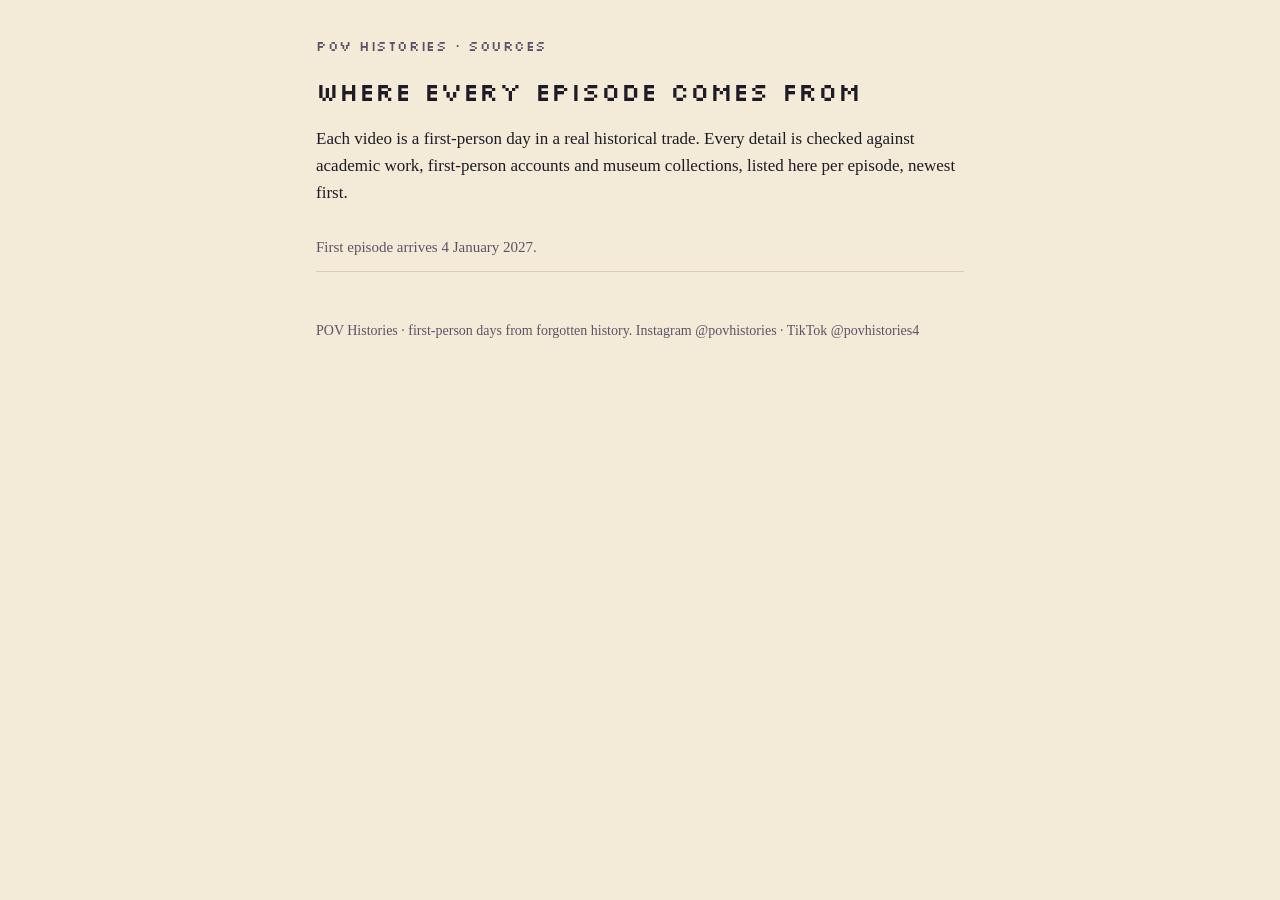
==== index.html @ 430decba "Add POV Histories sources site Static GitHub Pages site: one page per episode listing its sources (f" ====
<!doctype html>
<html lang="en"><head><meta charset="utf-8"><meta name="viewport" content="width=device-width,initial-scale=1">
<title>Sources · POV Histories</title><link rel="preconnect" href="https://fonts.googleapis.com"><link href="https://fonts.googleapis.com/css2?family=Silkscreen&display=swap" rel="stylesheet"><link rel="stylesheet" href="style.css"></head>
<body><main><span class="brand">POV HISTORIES · SOURCES</span>
<h1>Where every episode comes from</h1>
<p>Each video is a first-person day in a real historical trade. Every detail is checked against academic work, first-person accounts and museum collections, listed here per episode, newest first.</p>
<ul class="episodes"><li class="note">First episode arrives 4 January 2027.</li></ul>
<footer>POV Histories · first-person days from forgotten history. Instagram @povhistories · TikTok @povhistories4</footer>
</main></body></html>
---- style.css ----
:root{--paper:#F3EAD7;--ink:#1E1B26;--quiet:#5B5466;--rule:#D9CCB0;--accent:#2F4A8A;--tag-a:#2F4A8A;--tag-p:#A4472F;--tag-m:#6B7A2E;}
@media (prefers-color-scheme:dark){:root{--paper:#1E1B26;--ink:#F3EAD7;--quiet:#B9AFA0;--rule:#3A3445;--accent:#9DB4F0;--tag-a:#9DB4F0;--tag-p:#F0A88F;--tag-m:#C4D38A;}}
*{box-sizing:border-box}
body{margin:0;background:var(--paper);color:var(--ink);font:17px/1.6 Georgia,"Times New Roman",serif}
main{max-width:680px;margin:0 auto;padding:32px 16px 64px}
.brand{font-family:"Silkscreen",monospace;font-size:14px;letter-spacing:.04em;color:var(--quiet);text-decoration:none}
h1{font-family:"Silkscreen",monospace;font-weight:400;font-size:26px;line-height:1.25;margin:16px 0 4px}
.meta{color:var(--quiet);margin:0 0 24px}
h2{font-family:"Silkscreen",monospace;font-weight:400;font-size:16px;margin:32px 0 8px;border-bottom:2px dotted var(--rule);padding-bottom:6px}
ol.sources{padding-left:20px}
ol.sources li{margin:0 0 14px}
.tag{display:inline-block;font:12px/1 "Silkscreen",monospace;padding:4px 6px;border:1.5px solid currentColor;border-radius:2px;margin-right:6px;vertical-align:2px}
.tag.academic{color:var(--tag-a)}.tag.first-person{color:var(--tag-p)}.tag.archive{color:var(--tag-m)}
a{color:var(--accent)}
.note{color:var(--quiet);font-size:15px}
ul.episodes{list-style:none;padding:0}
ul.episodes li{padding:12px 0;border-bottom:1px solid var(--rule)}
ul.episodes .code{font-family:"Silkscreen",monospace;font-size:13px;color:var(--quiet);margin-right:8px}
footer{margin-top:48px;color:var(--quiet);font-size:14px}
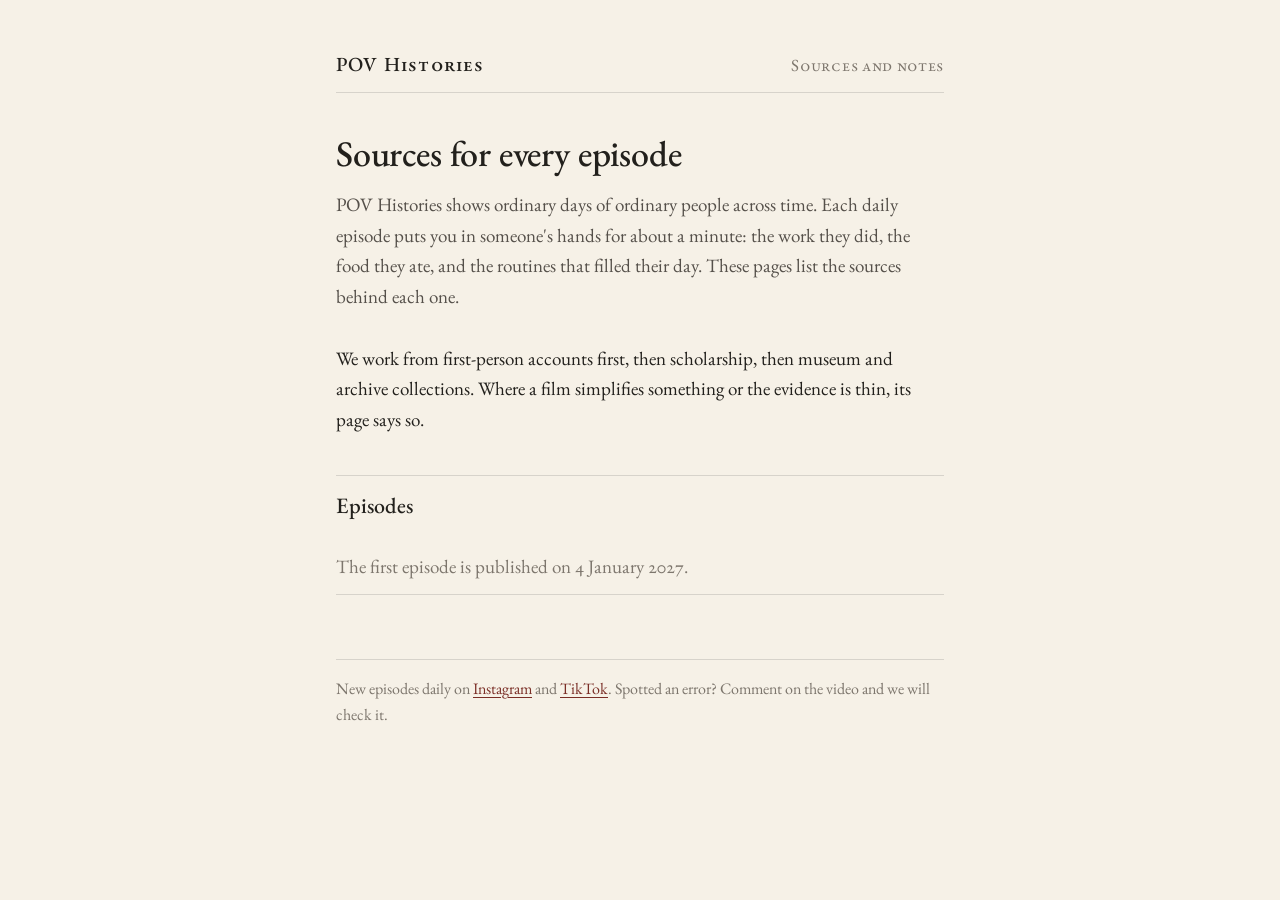
==== commit 4883fa97: "Restyle sources site as an academic page and widen the mission Channel copy now covers ordinary days" ====
--- a/index.html
+++ b/index.html
@@ -1,9 +1,12 @@
 <!doctype html>
 <html lang="en"><head><meta charset="utf-8"><meta name="viewport" content="width=device-width,initial-scale=1">
-<title>Sources · POV Histories</title><link rel="preconnect" href="https://fonts.googleapis.com"><link href="https://fonts.googleapis.com/css2?family=Silkscreen&display=swap" rel="stylesheet"><link rel="stylesheet" href="style.css"></head>
-<body><main><span class="brand">POV HISTORIES · SOURCES</span>
-<h1>Where every episode comes from</h1>
-<p>Each video is a first-person day in a real historical trade. Every detail is checked against academic work, first-person accounts and museum collections, listed here per episode, newest first.</p>
-<ul class="episodes"><li class="note">First episode arrives 4 January 2027.</li></ul>
-<footer>POV Histories · first-person days from forgotten history. Instagram @povhistories · TikTok @povhistories4</footer>
+<title>POV Histories · Sources and notes</title><meta name="description" content="POV Histories shows ordinary days of ordinary people across time. Each daily episode puts you in someone&#x27;s hands for about a minute: the work they did, the food they ate, and the routines that filled their day. These pages list the sources behind each one."><link rel="preconnect" href="https://fonts.googleapis.com"><link rel="preconnect" href="https://fonts.gstatic.com" crossorigin><link href="https://fonts.googleapis.com/css2?family=EB+Garamond:ital,wght@0,400;0,500;1,400&display=swap" rel="stylesheet"><link rel="stylesheet" href="style.css"></head>
+<body><main>
+<header class="masthead"><a class="wordmark" href="">POV Histories</a><span class="section">Sources and notes</span></header>
+<h1>Sources for every episode</h1>
+<p class="lede">POV Histories shows ordinary days of ordinary people across time. Each daily episode puts you in someone's hands for about a minute: the work they did, the food they ate, and the routines that filled their day. These pages list the sources behind each one.</p>
+<p>We work from first-person accounts first, then scholarship, then museum and archive collections. Where a film simplifies something or the evidence is thin, its page says so.</p>
+<h2>Episodes</h2>
+<p class="empty">The first episode is published on 4 January 2027.</p>
+<footer>New episodes daily on <a href="https://www.instagram.com/povhistories/">Instagram</a> and <a href="https://www.tiktok.com/@povhistories4">TikTok</a>. Spotted an error? Comment on the video and we will check it.</footer>
 </main></body></html>
--- a/style.css
+++ b/style.css
@@ -1,19 +1,37 @@
-:root{--paper:#F3EAD7;--ink:#1E1B26;--quiet:#5B5466;--rule:#D9CCB0;--accent:#2F4A8A;--tag-a:#2F4A8A;--tag-p:#A4472F;--tag-m:#6B7A2E;}
-@media (prefers-color-scheme:dark){:root{--paper:#1E1B26;--ink:#F3EAD7;--quiet:#B9AFA0;--rule:#3A3445;--accent:#9DB4F0;--tag-a:#9DB4F0;--tag-p:#F0A88F;--tag-m:#C4D38A;}}
+/* POV Histories sources. Direction: exact, unhurried, scholarly. World: a university press
+   monograph and an archive finding aid. Signature: the shelfmark line above each episode. */
+:root{
+  --paper:#F6F1E7;--paper-raised:#FBF8F1;--ink:#22201C;--ink-2:#55504A;--ink-3:#7D766D;
+  --rule:rgba(34,32,28,.14);--accent:#7A2E26;--accent-hover:#5C211B;
+  --measure:38rem;--ease:cubic-bezier(.2,.6,.2,1);
+}
+@media (prefers-color-scheme:dark){:root{
+  --paper:#1B1A17;--paper-raised:#22211D;--ink:#ECE6DA;--ink-2:#B8B0A3;--ink-3:#8E877C;
+  --rule:rgba(236,230,218,.14);--accent:#D9988C;--accent-hover:#ECB5AA;}}
 *{box-sizing:border-box}
-body{margin:0;background:var(--paper);color:var(--ink);font:17px/1.6 Georgia,"Times New Roman",serif}
-main{max-width:680px;margin:0 auto;padding:32px 16px 64px}
-.brand{font-family:"Silkscreen",monospace;font-size:14px;letter-spacing:.04em;color:var(--quiet);text-decoration:none}
-h1{font-family:"Silkscreen",monospace;font-weight:400;font-size:26px;line-height:1.25;margin:16px 0 4px}
-.meta{color:var(--quiet);margin:0 0 24px}
-h2{font-family:"Silkscreen",monospace;font-weight:400;font-size:16px;margin:32px 0 8px;border-bottom:2px dotted var(--rule);padding-bottom:6px}
-ol.sources{padding-left:20px}
-ol.sources li{margin:0 0 14px}
-.tag{display:inline-block;font:12px/1 "Silkscreen",monospace;padding:4px 6px;border:1.5px solid currentColor;border-radius:2px;margin-right:6px;vertical-align:2px}
-.tag.academic{color:var(--tag-a)}.tag.first-person{color:var(--tag-p)}.tag.archive{color:var(--tag-m)}
-a{color:var(--accent)}
-.note{color:var(--quiet);font-size:15px}
-ul.episodes{list-style:none;padding:0}
-ul.episodes li{padding:12px 0;border-bottom:1px solid var(--rule)}
-ul.episodes .code{font-family:"Silkscreen",monospace;font-size:13px;color:var(--quiet);margin-right:8px}
-footer{margin-top:48px;color:var(--quiet);font-size:14px}
+html{-webkit-text-size-adjust:100%}
+body{margin:0;background:var(--paper);color:var(--ink);
+  font:400 19px/1.6 "EB Garamond",Garamond,"Times New Roman",serif;font-feature-settings:"onum" 1,"kern" 1}
+main{max-width:calc(var(--measure) + 32px);margin:0 auto;padding:48px 16px 80px}
+a{color:var(--accent);text-decoration-thickness:1px;text-underline-offset:3px;transition:color .15s var(--ease)}
+a:hover{color:var(--accent-hover)}
+a:focus-visible{outline:2px solid var(--accent);outline-offset:2px;border-radius:2px}
+.masthead{display:flex;justify-content:space-between;align-items:baseline;gap:16px;
+  padding-bottom:12px;border-bottom:1px solid var(--rule);margin-bottom:40px}
+.wordmark{font-variant:small-caps;letter-spacing:.06em;font-size:20px;font-weight:500;color:var(--ink);text-decoration:none}
+.masthead .section{font-variant:small-caps;letter-spacing:.04em;color:var(--ink-3);font-size:17px}
+.shelfmark{font-variant:small-caps;letter-spacing:.05em;color:var(--ink-3);font-size:17px;margin:0 0 8px;font-variant-numeric:lining-nums tabular-nums}
+h1{font-weight:500;font-size:36px;line-height:1.15;margin:0 0 16px;letter-spacing:-.005em}
+.lede{color:var(--ink-2);margin:0 0 32px}
+h2{font-weight:500;font-size:22px;line-height:1.3;margin:40px 0 12px;padding-top:16px;border-top:1px solid var(--rule)}
+.bib{list-style:none;padding:0;margin:0}
+.bib li{padding-left:2em;text-indent:-2em;margin:0 0 12px}
+.bib .src{font-variant:small-caps;letter-spacing:.03em;font-size:17px;white-space:nowrap}
+.note{color:var(--ink-2)}
+.toc{list-style:none;padding:0;margin:0}
+.toc li{display:grid;grid-template-columns:5.5em 1fr;gap:4px 16px;padding:12px 0;border-bottom:1px solid var(--rule)}
+.toc .code{font-variant:small-caps;letter-spacing:.05em;color:var(--ink-3);font-variant-numeric:lining-nums tabular-nums}
+.toc .where{grid-column:2;color:var(--ink-3);font-size:17px}
+.empty{color:var(--ink-3);padding:12px 0;border-bottom:1px solid var(--rule)}
+footer{margin-top:64px;padding-top:16px;border-top:1px solid var(--rule);color:var(--ink-3);font-size:16px}
+@media (max-width:520px){body{font-size:18px}h1{font-size:30px}.toc li{grid-template-columns:1fr}.toc .where{grid-column:1}}
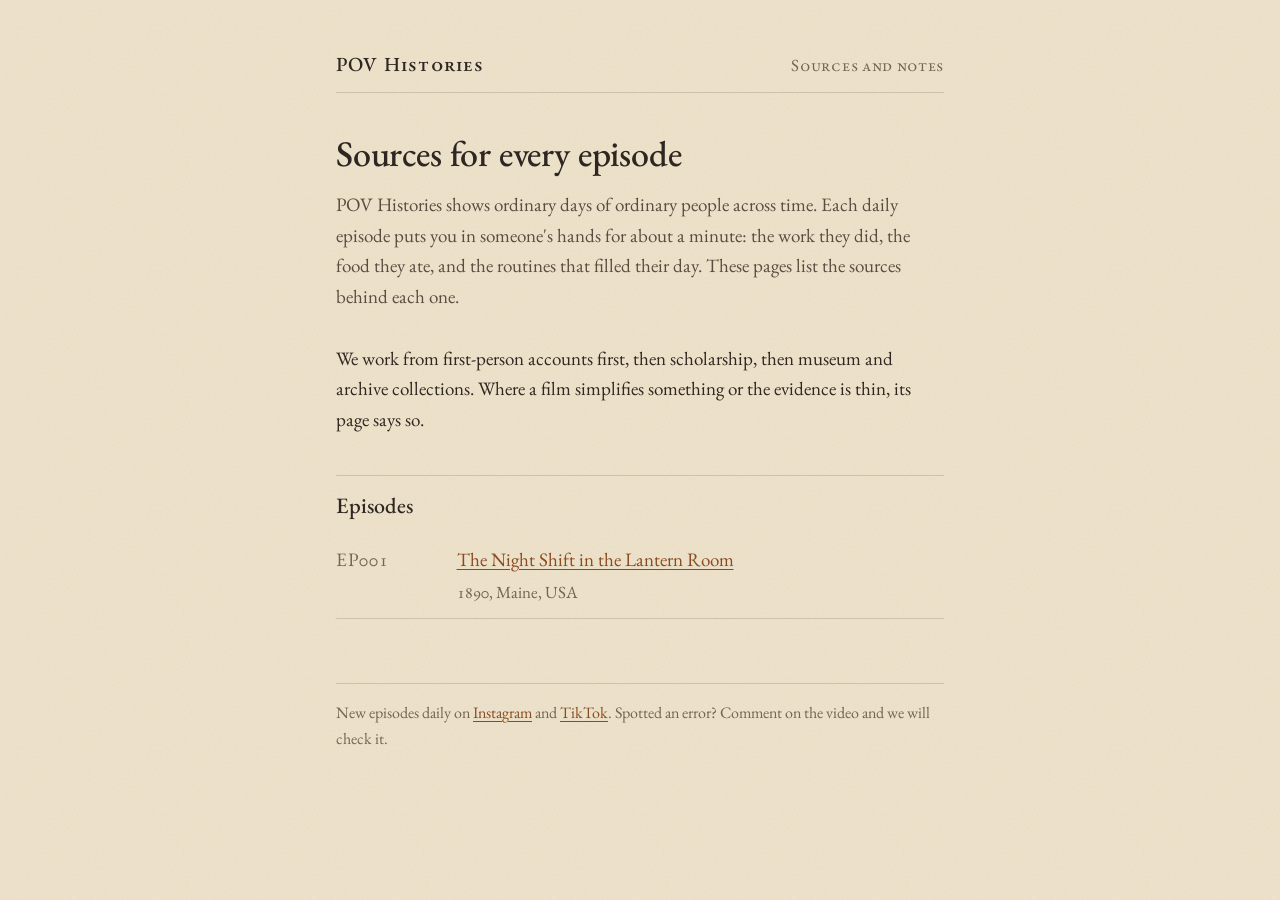
==== commit f7b2975c: "Add EP001 sources page (lighthouse keeper, Maine 1890) Eleven sources from the research thread's EP0" ====
--- a/index.html
+++ b/index.html
@@ -7,6 +7,6 @@
 <p class="lede">POV Histories shows ordinary days of ordinary people across time. Each daily episode puts you in someone's hands for about a minute: the work they did, the food they ate, and the routines that filled their day. These pages list the sources behind each one.</p>
 <p>We work from first-person accounts first, then scholarship, then museum and archive collections. Where a film simplifies something or the evidence is thin, its page says so.</p>
 <h2>Episodes</h2>
-<p class="empty">The first episode is published on 4 January 2027.</p>
+<ul class="toc"><li><span class="code">EP001</span><a href="ep001/">The Night Shift in the Lantern Room</a><span class="where">1890, Maine, USA</span></li></ul>
 <footer>New episodes daily on <a href="https://www.instagram.com/povhistories/">Instagram</a> and <a href="https://www.tiktok.com/@povhistories4">TikTok</a>. Spotted an error? Comment on the video and we will check it.</footer>
 </main></body></html>
--- a/style.css
+++ b/style.css
@@ -1,16 +1,17 @@
-/* POV Histories sources. Direction: exact, unhurried, scholarly. World: a university press
+/* POV Histories sources. Palette B, parchment and sepia (Jordan, 24 Nov 2026). Direction: exact, unhurried, scholarly. World: a university press
    monograph and an archive finding aid. Signature: the shelfmark line above each episode. */
 :root{
-  --paper:#F6F1E7;--paper-raised:#FBF8F1;--ink:#22201C;--ink-2:#55504A;--ink-3:#7D766D;
-  --rule:rgba(34,32,28,.14);--accent:#7A2E26;--accent-hover:#5C211B;
+  --paper:#EFE4CC;--paper-raised:#F5ECD9;--ink:#2E2620;--ink-2:#5A4D40;--ink-3:#736453;
+  --rule:rgba(46,38,32,.16);--accent:#8A4B1F;--accent-hover:#6B3815;
+  --grain:url("data:image/svg+xml,%3Csvg xmlns='http://www.w3.org/2000/svg' width='240' height='240'%3E%3Cfilter id='n'%3E%3CfeTurbulence type='fractalNoise' baseFrequency='.85' numOctaves='3' stitchTiles='stitch'/%3E%3CfeColorMatrix values='0 0 0 0 0.3 0 0 0 0 0.25 0 0 0 0 0.2 0 0 0 .09 0'/%3E%3C/filter%3E%3Crect width='100%25' height='100%25' filter='url(%23n)'/%3E%3C/svg%3E");
   --measure:38rem;--ease:cubic-bezier(.2,.6,.2,1);
 }
 @media (prefers-color-scheme:dark){:root{
-  --paper:#1B1A17;--paper-raised:#22211D;--ink:#ECE6DA;--ink-2:#B8B0A3;--ink-3:#8E877C;
-  --rule:rgba(236,230,218,.14);--accent:#D9988C;--accent-hover:#ECB5AA;}}
+  --paper:#1F1A15;--paper-raised:#27211B;--ink:#EDE3CF;--ink-2:#BFB29C;--ink-3:#958A78;
+  --rule:rgba(237,227,207,.14);--accent:#D9A374;--accent-hover:#EBBE96;}}
 *{box-sizing:border-box}
 html{-webkit-text-size-adjust:100%}
-body{margin:0;background:var(--paper);color:var(--ink);
+body{margin:0;background:var(--paper) var(--grain);color:var(--ink);
   font:400 19px/1.6 "EB Garamond",Garamond,"Times New Roman",serif;font-feature-settings:"onum" 1,"kern" 1}
 main{max-width:calc(var(--measure) + 32px);margin:0 auto;padding:48px 16px 80px}
 a{color:var(--accent);text-decoration-thickness:1px;text-underline-offset:3px;transition:color .15s var(--ease)}
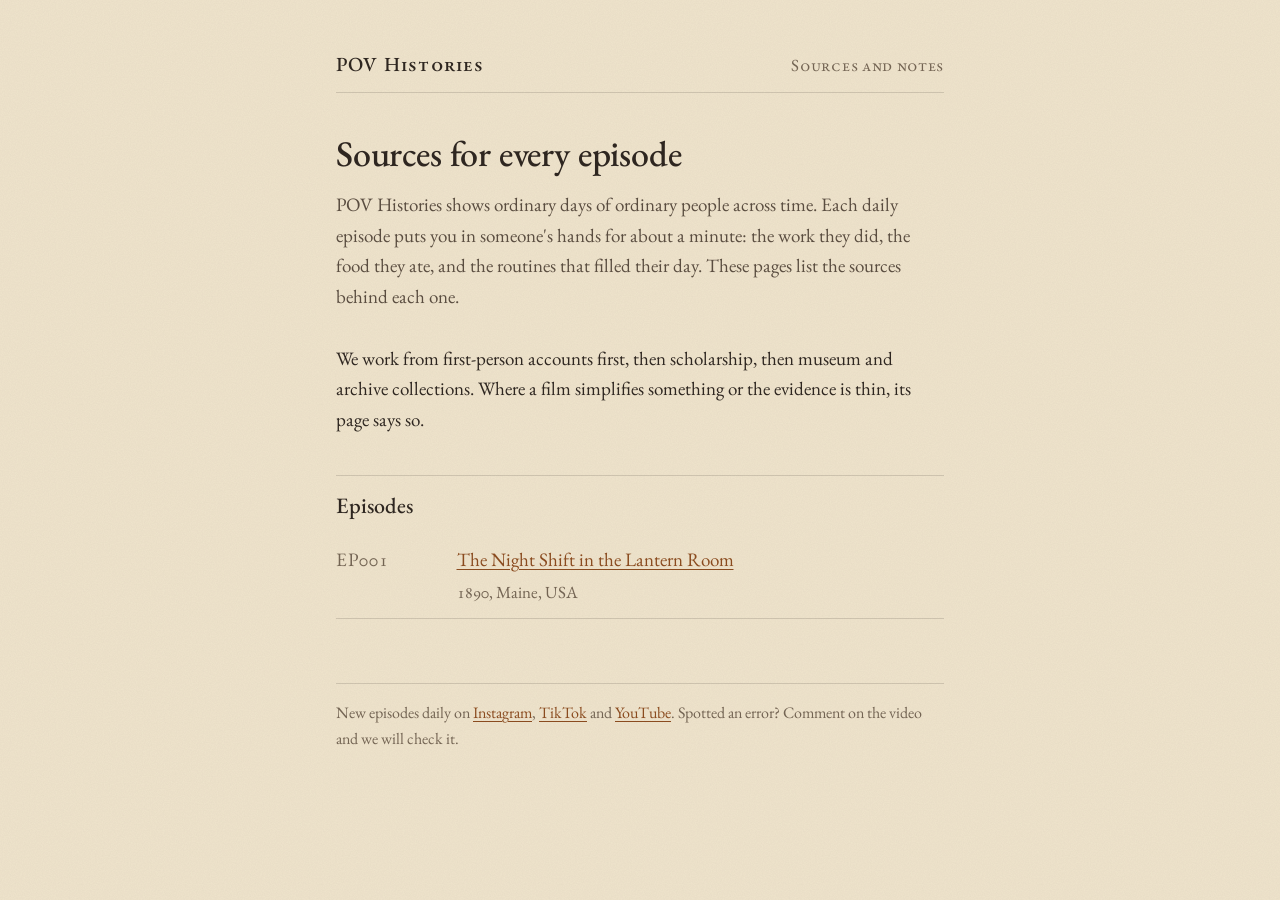
==== commit 23281d4e: "Add YouTube @povhistories0 to the site footer Co-Authored-By: Claude Opus 5.5 <noreply@anthropic.com" ====
--- a/index.html
+++ b/index.html
@@ -8,5 +8,5 @@
 <p>We work from first-person accounts first, then scholarship, then museum and archive collections. Where a film simplifies something or the evidence is thin, its page says so.</p>
 <h2>Episodes</h2>
 <ul class="toc"><li><span class="code">EP001</span><a href="ep001/">The Night Shift in the Lantern Room</a><span class="where">1890, Maine, USA</span></li></ul>
-<footer>New episodes daily on <a href="https://www.instagram.com/povhistories/">Instagram</a> and <a href="https://www.tiktok.com/@povhistories4">TikTok</a>. Spotted an error? Comment on the video and we will check it.</footer>
+<footer>New episodes daily on <a href="https://www.instagram.com/povhistories/">Instagram</a>, <a href="https://www.tiktok.com/@povhistories4">TikTok</a> and <a href="https://www.youtube.com/@povhistories0">YouTube</a>. Spotted an error? Comment on the video and we will check it.</footer>
 </main></body></html>
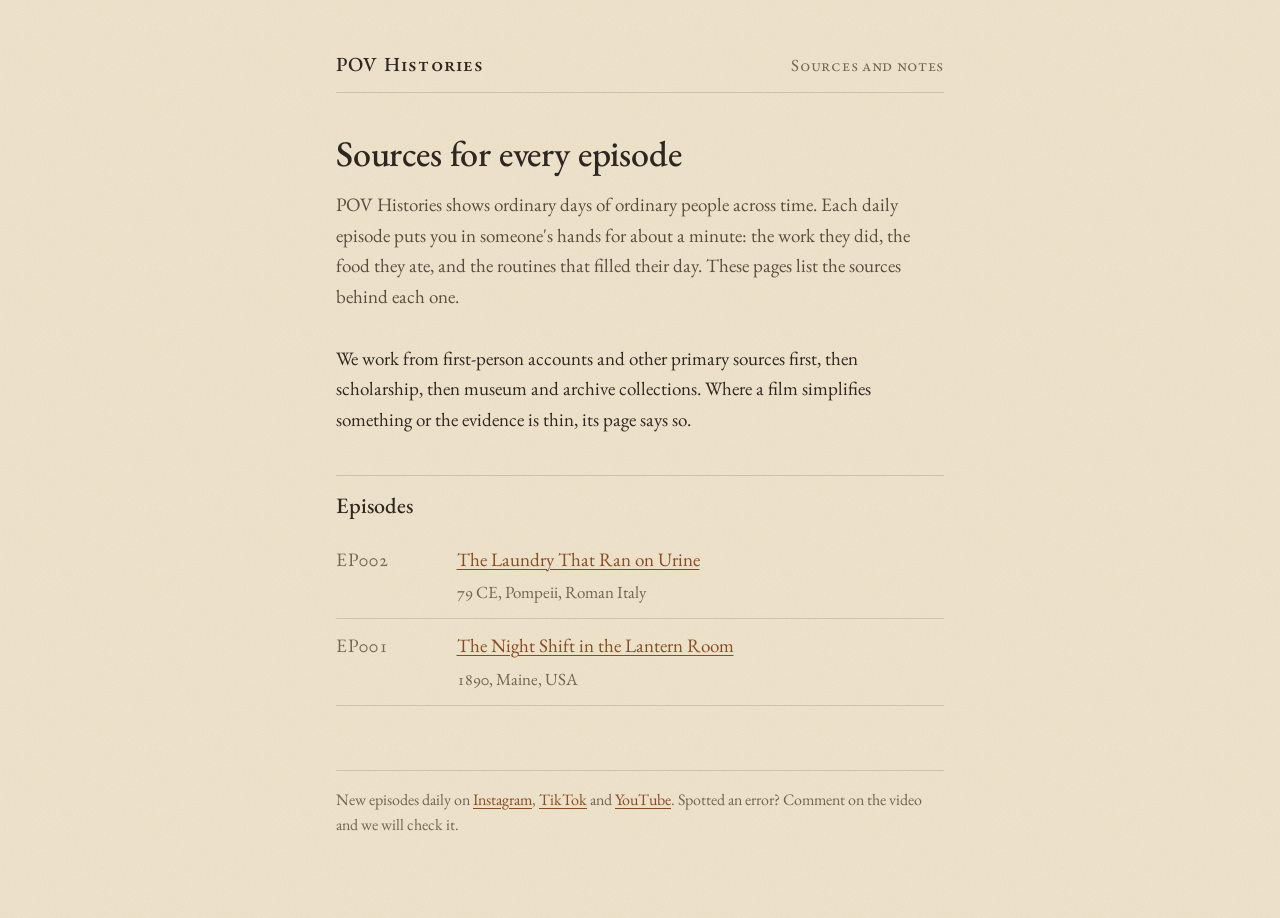
==== commit 9e8cc118: "Add EP002 sources page (Roman fuller, Pompeii 79 CE) and a primary-sources group Ancient texts and o" ====
--- a/index.html
+++ b/index.html
@@ -5,8 +5,8 @@
 <header class="masthead"><a class="wordmark" href="">POV Histories</a><span class="section">Sources and notes</span></header>
 <h1>Sources for every episode</h1>
 <p class="lede">POV Histories shows ordinary days of ordinary people across time. Each daily episode puts you in someone's hands for about a minute: the work they did, the food they ate, and the routines that filled their day. These pages list the sources behind each one.</p>
-<p>We work from first-person accounts first, then scholarship, then museum and archive collections. Where a film simplifies something or the evidence is thin, its page says so.</p>
+<p>We work from first-person accounts and other primary sources first, then scholarship, then museum and archive collections. Where a film simplifies something or the evidence is thin, its page says so.</p>
 <h2>Episodes</h2>
-<ul class="toc"><li><span class="code">EP001</span><a href="ep001/">The Night Shift in the Lantern Room</a><span class="where">1890, Maine, USA</span></li></ul>
+<ul class="toc"><li><span class="code">EP002</span><a href="ep002/">The Laundry That Ran on Urine</a><span class="where">79 CE, Pompeii, Roman Italy</span></li><li><span class="code">EP001</span><a href="ep001/">The Night Shift in the Lantern Room</a><span class="where">1890, Maine, USA</span></li></ul>
 <footer>New episodes daily on <a href="https://www.instagram.com/povhistories/">Instagram</a>, <a href="https://www.tiktok.com/@povhistories4">TikTok</a> and <a href="https://www.youtube.com/@povhistories0">YouTube</a>. Spotted an error? Comment on the video and we will check it.</footer>
 </main></body></html>
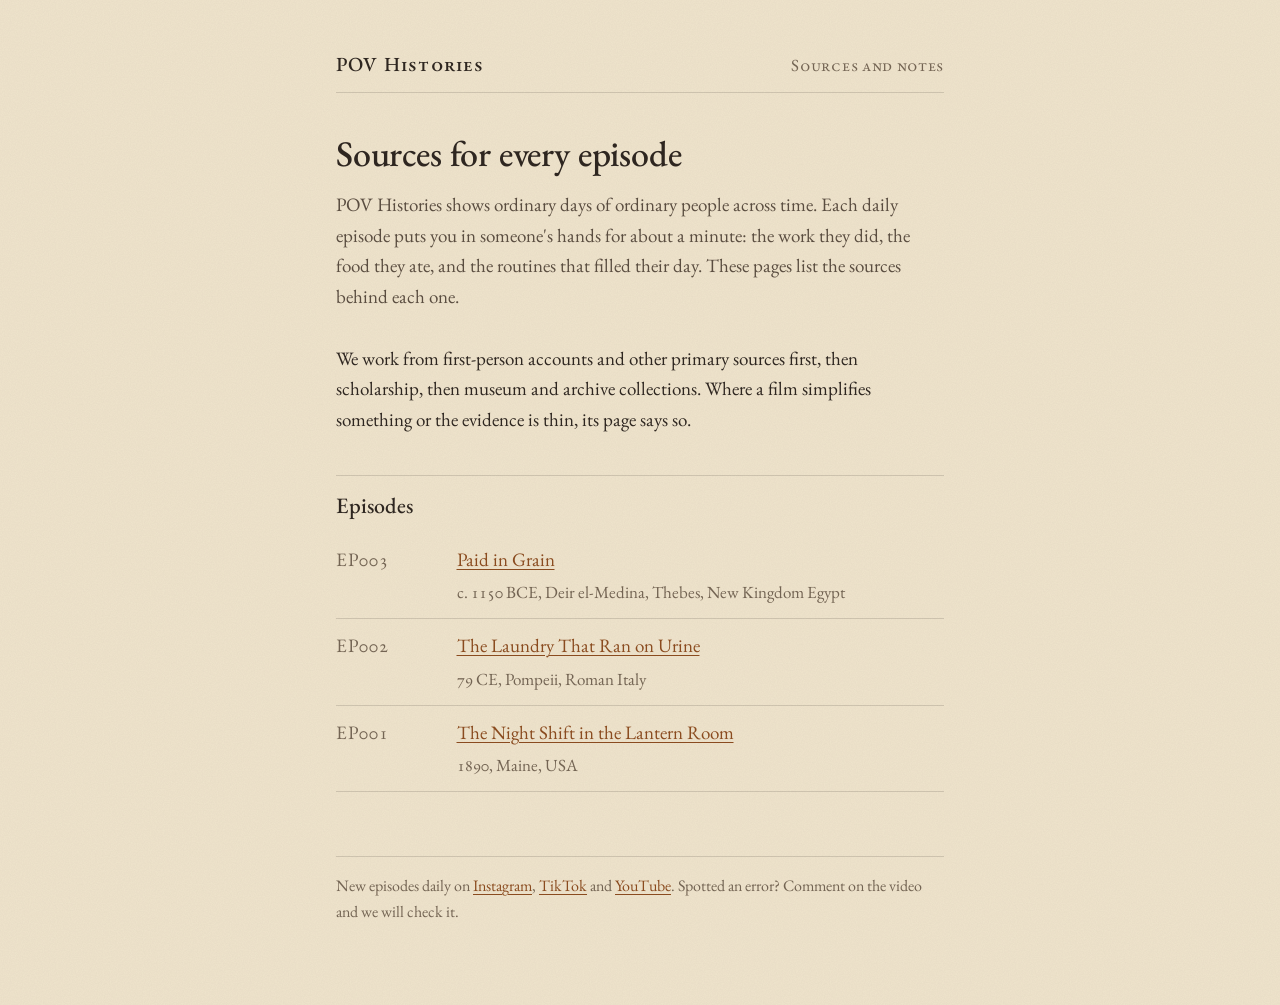
==== commit 78eb328f: "Add EP003 sources page (Paid in Grain, Deir el-Medina, c. 1150 BCE) Co-Authored-By: Claude Opus 5.5 " ====
--- a/index.html
+++ b/index.html
@@ -7,6 +7,6 @@
 <p class="lede">POV Histories shows ordinary days of ordinary people across time. Each daily episode puts you in someone's hands for about a minute: the work they did, the food they ate, and the routines that filled their day. These pages list the sources behind each one.</p>
 <p>We work from first-person accounts and other primary sources first, then scholarship, then museum and archive collections. Where a film simplifies something or the evidence is thin, its page says so.</p>
 <h2>Episodes</h2>
-<ul class="toc"><li><span class="code">EP002</span><a href="ep002/">The Laundry That Ran on Urine</a><span class="where">79 CE, Pompeii, Roman Italy</span></li><li><span class="code">EP001</span><a href="ep001/">The Night Shift in the Lantern Room</a><span class="where">1890, Maine, USA</span></li></ul>
+<ul class="toc"><li><span class="code">EP003</span><a href="ep003/">Paid in Grain</a><span class="where">c. 1150 BCE, Deir el-Medina, Thebes, New Kingdom Egypt</span></li><li><span class="code">EP002</span><a href="ep002/">The Laundry That Ran on Urine</a><span class="where">79 CE, Pompeii, Roman Italy</span></li><li><span class="code">EP001</span><a href="ep001/">The Night Shift in the Lantern Room</a><span class="where">1890, Maine, USA</span></li></ul>
 <footer>New episodes daily on <a href="https://www.instagram.com/povhistories/">Instagram</a>, <a href="https://www.tiktok.com/@povhistories4">TikTok</a> and <a href="https://www.youtube.com/@povhistories0">YouTube</a>. Spotted an error? Comment on the video and we will check it.</footer>
 </main></body></html>
